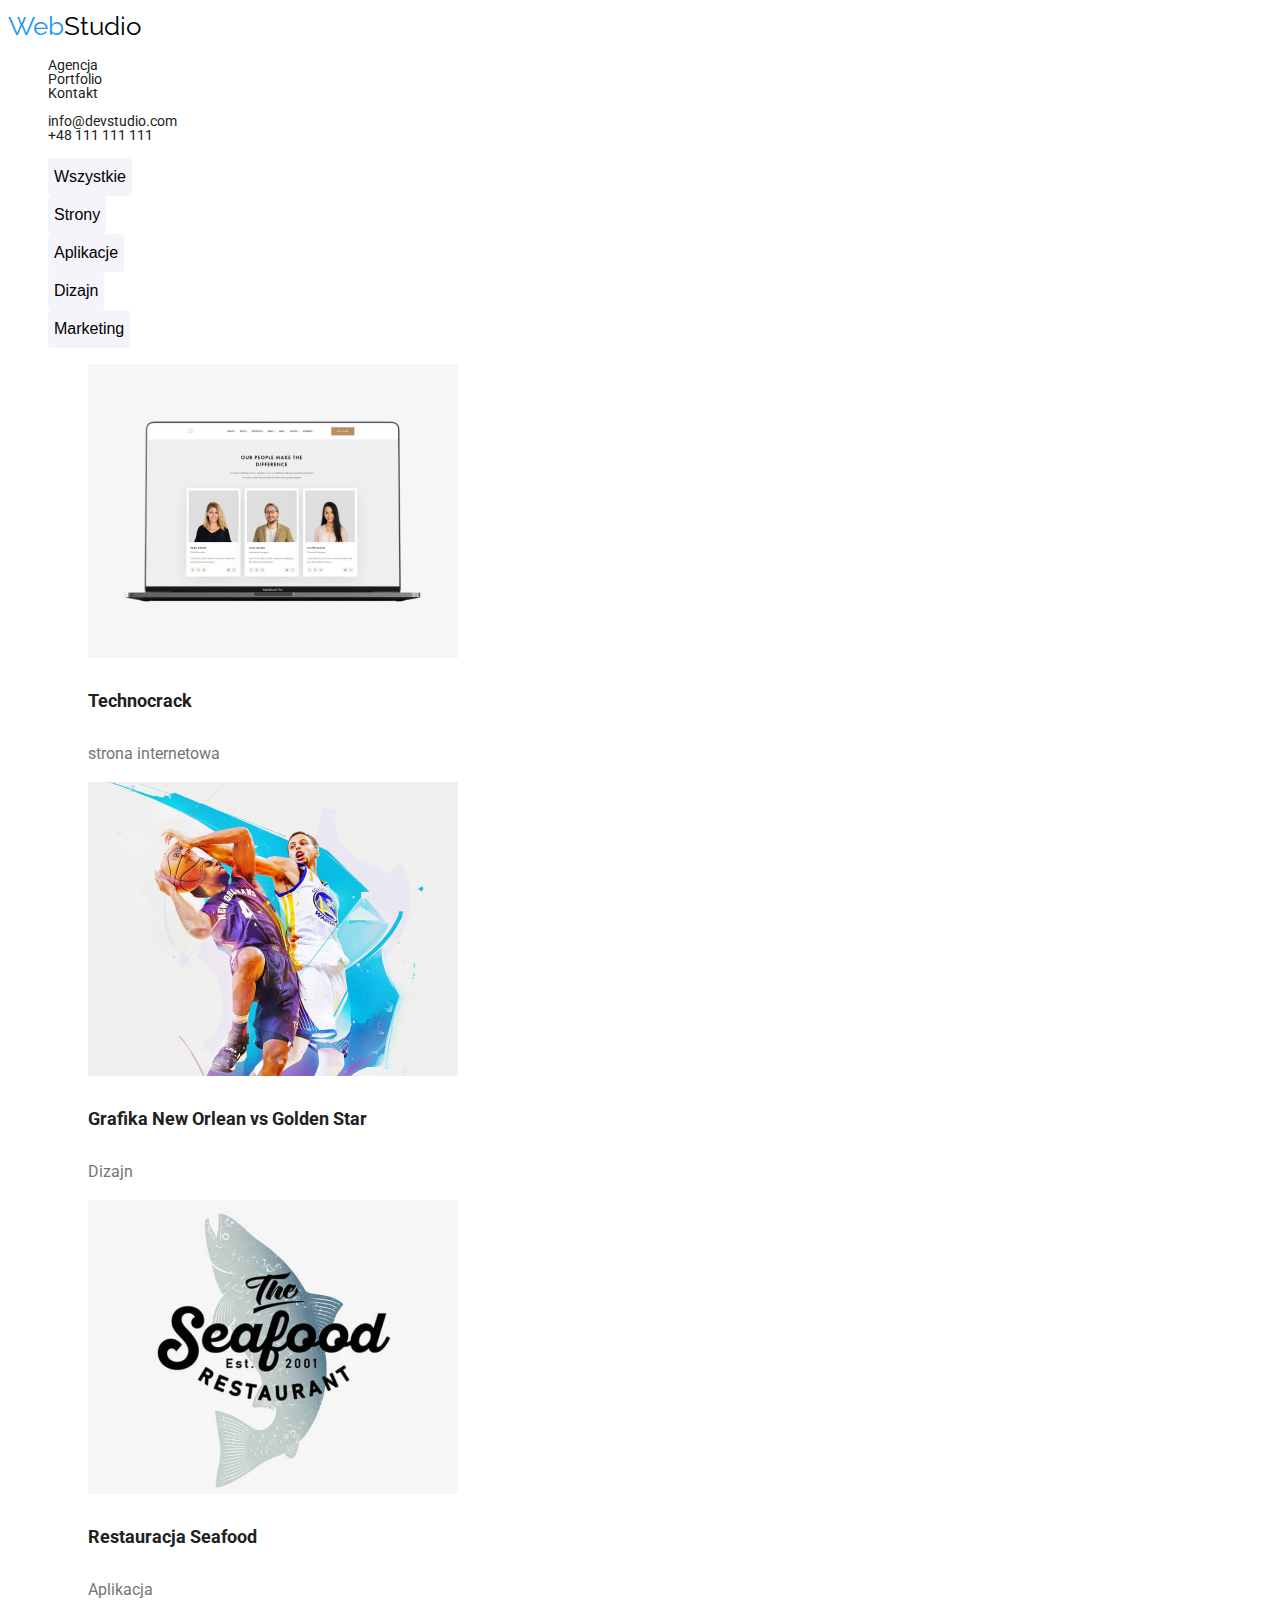
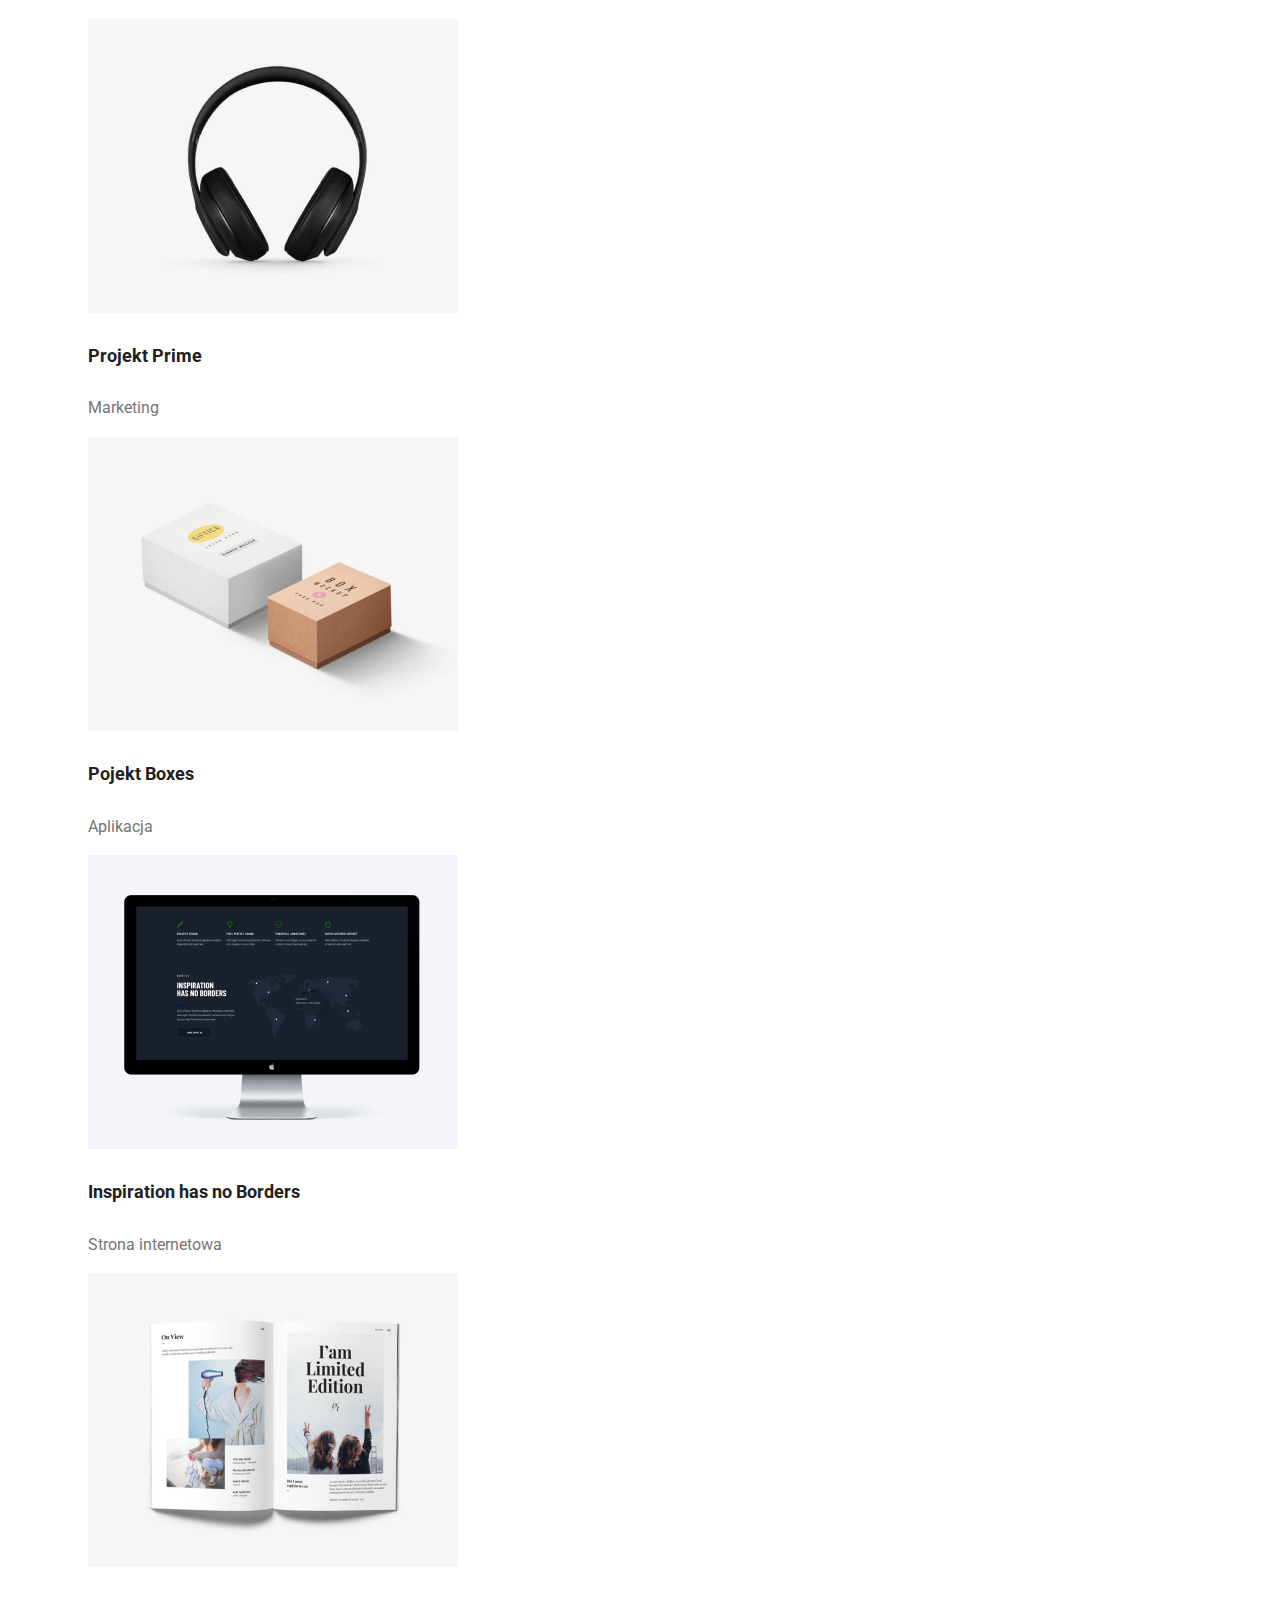
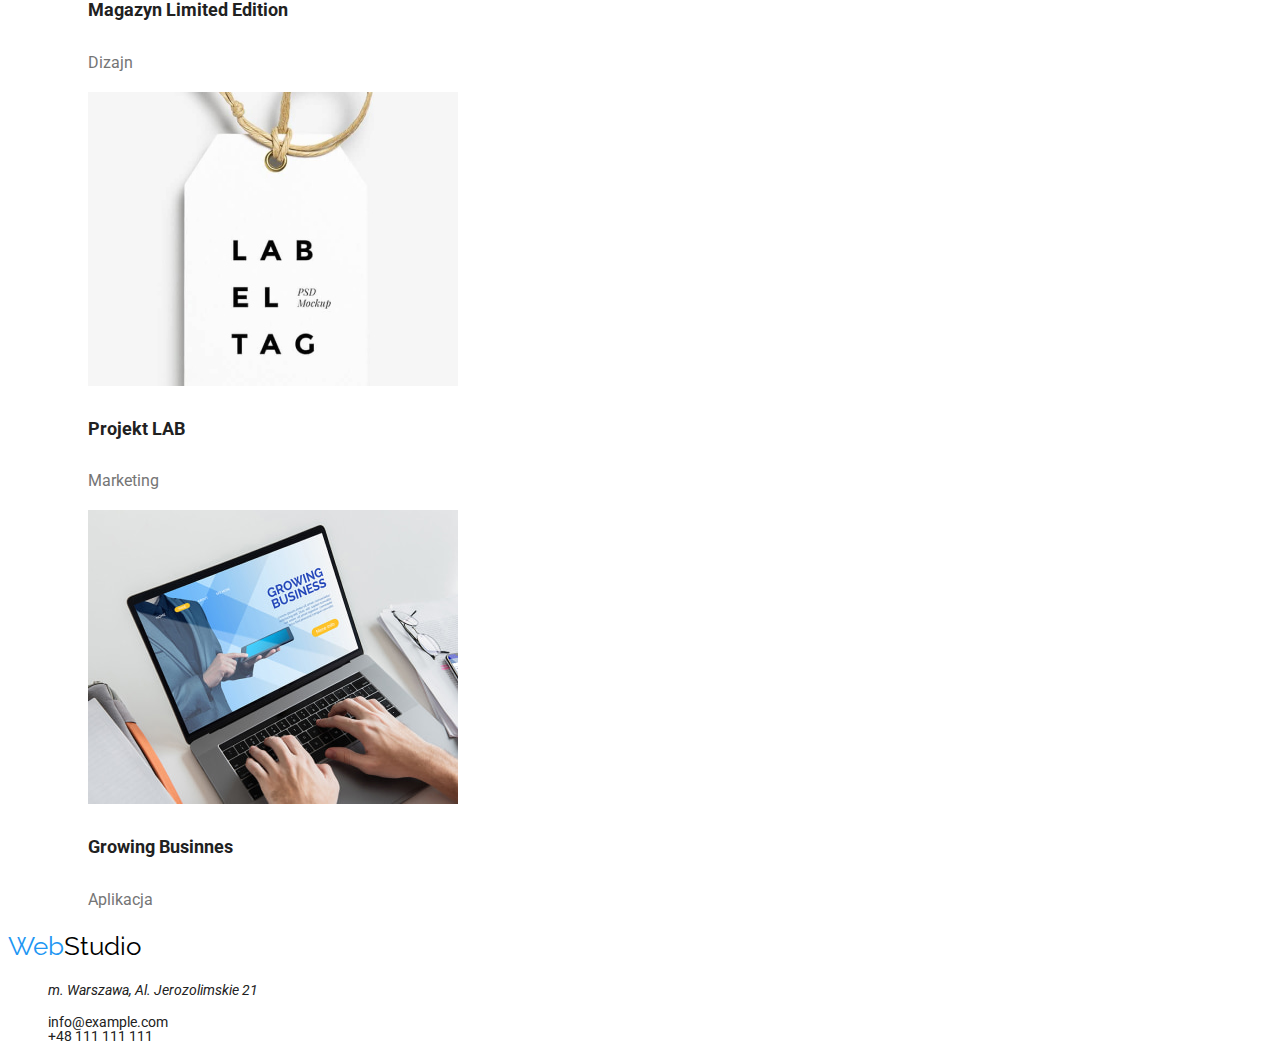
==== portfolio.html @ 0103eb7f "2 wersja dla Mentora" ====
<!DOCTYPE html>
<html lang="en">
  <head>
    <meta charset="UTF-8" />
    <meta http-equiv="X-UA-Compatible" content="IE=edge" />
    <meta name="viewport" content="width=device-width, initial-scale=1.0" />
    <title>Portfolio</title>
    <link rel="preconnect" href="https://fonts.googleapis.com" />
    <link rel="preconnect" href="https://fonts.gstatic.com" crossorigin />
    <link
      href="https://fonts.googleapis.com/css2?family=Raleway:wght@700&family=Roboto:wght@400;500;700;900&display=swap"
      rel="stylesheet"
    />
    <link rel="stylesheet" href="./css/styles.css" />
  </head>
  <body>
    <header>
      <nav>
        <a href="#"
          ><span class="logo-blue">Web</span
          ><span class="logo-black">Studio</span></a
        >
        <ul class="navigation list-style">
          <li><a href="index.html" class="link-style">Agencja</a></li>
          <li><a href="#" class="link-style">Portfolio</a></li>
          <li><a href="#" class="link-style">Kontakt</a></li>
        </ul>
      </nav>
      <div>
        <ul class="links list-style">
          <li><a href="#" class="link-style">info@devstudio.com</a></li>
          <li><a href="#" class="link-style">+48 111 111 111</a></li>
        </ul>
      </div>
    </header>
    <main>
      <div>
        <ul class="list-style">
          <li>
            <button class="button-style button-font" type="button">
              Wszystkie
            </button>
          </li>
          <li>
            <button class="button-style button-font" type="button">
              Strony
            </button>
          </li>
          <li>
            <button class="button-style button-font" type="button">
              Aplikacje
            </button>
          </li>
          <li>
            <button class="button-style button-font" type="button">
              Dizajn
            </button>
          </li>
          <li>
            <button class="button-style button-font" type="button">
              Marketing
            </button>
          </li>
        </ul>
      </div>
      <section>
        <ul class="list-style">
          <li>
            <figure>
              <img
                src="./images/portfolio1.jpg"
                alt="ekran laptopa"
                width="370"
                height="294"
              />
              <figcaption>
                <h4 class="product">Technocrack</h4>
                <p class="product-type">strona internetowa</p>
              </figcaption>
            </figure>
          </li>
          <li>
            <figure>
              <img
                src="./images/portfolio2.jpg"
                alt="Koszykarze"
                width="370"
                height="294"
              />
              <figcaption>
                <h4 class="product">Grafika New Orlean vs Golden Star</h4>
                <p class="product-type">Dizajn</p>
              </figcaption>
            </figure>
          </li>
          <li>
            <figure>
              <img
                src="./images/portfolio3.jpg"
                alt="Logo restauracji Seafood"
                width="370"
                height="294"
              />
              <figcaption>
                <h4 class="product">Restauracja Seafood</h4>
                <p class="product-type">Aplikacja</p>
              </figcaption>
            </figure>
          </li>
          <li>
            <figure>
              <img
                src="./images/portfolio4.jpg"
                alt="Słuchawki"
                width="370"
                height="294"
              />
              <figcaption>
                <h4 class="product">Projekt Prime</h4>
                <p class="product-type">Marketing</p>
              </figcaption>
            </figure>
          </li>
          <li>
            <figure>
              <img
                src="./images/portfolio5.jpg"
                alt="Dwa pudełka"
                width="370"
                height="294"
              />
              <figcaption>
                <h4 class="product">Pojekt Boxes</h4>
                <p class="product-type">Aplikacja</p>
              </figcaption>
            </figure>
          </li>
          <li>
            <figure>
              <img
                src="./images/portfolio6.jpg"
                alt="Monitor komputerowy"
                width="370"
                height="294"
              />
              <figcaption>
                <h4 class="product">Inspiration has no Borders</h4>
                <p class="product-type">Strona internetowa</p>
              </figcaption>
            </figure>
          </li>
          <li>
            <figure>
              <img
                src="./images/portfolio7.jpg"
                alt="Otworzona książka"
                width="370"
                height="294"
              />
              <figcaption>
                <h4 class="product">Magazyn Limited Edition</h4>
                <p class="product-type">Dizajn</p>
              </figcaption>
            </figure>
          </li>
          <li>
            <figure>
              <img
                src="./images/portfolio8.jpg"
                alt="Logo"
                width="370"
                height="294"
              />
              <figcaption>
                <h4 class="product">Projekt LAB</h4>
                <p class="product-type">Marketing</p>
              </figcaption>
            </figure>
          </li>
          <li>
            <figure>
              <img
                src="./images/portfolio9.jpg"
                alt="Ktoś pisze na laptopie"
                width="370"
                height="294"
              />
              <figcaption>
                <h4 class="product">Growing Businnes</h4>
                <p class="product-type">Aplikacja</p>
              </figcaption>
            </figure>
          </li>
        </ul>
      </section>
    </main>
    <footer>
      <a href="#"
        ><span class="logo-blue">Web</span
        ><span class="logo-black">Studio</span></a
      >
      <address>
        <ul class="list-style">
          <li><p class="adress">m. Warszawa, Al. Jerozolimskie 21</p></li>
          <li class="links">
            <a href="#" class="link-style">info@example.com</a>
          </li>
          <li class="links">
            <a href="#" class="link-style">+48 111 111 111</a>
          </li>
        </ul>
      </address>
    </footer>
  </body>
</html>
---- css/styles.css ----
:root {
  --brand-color: #2196f3;
  --dark-color-font: #212121;
  --less-dark-color-font: #757575;
  --button-color: #f5f4fa;
  --background-color-main-page: #2f303a;
}
body {
  font-family: "Roboto", sans-serif;
  color: var(--dark-color-font);
}
button:hover,
button:focus {
  background-color: var(--brand-color);
  transition: background-color 0.5s;
}
a:hover,
a:focus {
  color: var(--brand-color);
}
.button-style {
  height: 38px;
  border: none;
  background-color: var(--button-color);
  border-radius: 4px;
  cursor: pointer;
}
.button-font {
  font-weight: 500;
  font-size: 16px;
  line-height: 1.7em;
}
.button-style-main {
  width: 200px;
  height: 50px;
  border: none;
  background-color: var(--brand-color);
  box-shadow: 0px 4px 4px rgba(0, 0, 0, 0.15);
  border-radius: 4px;
  cursor: pointer;
}
.button-font-main {
  font-weight: 700;
  font-size: 16px;
  color: #ffffff;
  line-height: 1.85;
}
.logo-blue {
  font-family: Raleway;
  font-style: Bold;
  font-size: 26px;
  line-height: 1.2;
  letter-spacing: 3%;
  color: var(--brand-color);
}
.logo-black {
  font-family: Raleway;
  font-size: 26px;
  line-height: 36px;
  letter-spacing: 3%;
  color: #000000;
  text-decoration: none;
}
.main-title-style {
  background-color: var(--background-color-main-page);
  font-weight: 900;
  font-size: 44px;
  line-height: 1.16;
  text-align: center;
  letter-spacing: 6%;
  text-transform: uppercase;
  color: #ffffff;
}
.heading-two {
  font-style: bold;
  font-size: 36px;
  line-height: 1.17;
  letter-spacing: 3%;
  color: var(--dark-color-font);
}
.name-style {
  font-size: 16px;
  font-style: medium;
  line-height: 1.19;
  letter-spacing: 3%;
  color: var(--dark-color-font);
}
.lorem-heading {
  font-style: bold;
  font-size: 14px;
  line-height: 1.14;
  letter-spacing: 3%;
  color: var(--dark-color-font);
}
.lorem-text {
  font-size: 14px;
  line-height: 1.7em;
  letter-spacing: 0.03em;
  color: var(--less-dark-color-font);
}
.position {
  font-size: 16px;
  line-height: 1.19;
  letter-spacing: 3%;
  color: var(--less-dark-color-font);
}
.links {
  font-style: Medium;
  font-size: 14px;
  line-height: 1;
  letter-spacing: 2%;
}
.navigation {
  font-style: Medium;
  font-size: 14px;
  line-height: 1;
  letter-spacing: 2%;
}
a:link {
  text-decoration: none;
}
.link-style {
  font-style: normal;
  text-decoration: none;
  color: var(--dark-color-font);
}
.logo-style {
  text-decoration: none;
}
.adress {
  font-size: 14px;
  line-height: 1.46;
  letter-spacing: 3%;
  color: var(--dark-color-font);
  text-decoration: none;
}
.product {
  font-style: Bold;
  font-size: 18px;
  line-height: 1.71;
  letter-spacing: 6%;
  color: var(--dark-color-font);
}
.product-type {
  font-size: 16px;
  line-height: 1.6;
  letter-spacing: 3%;
  color: var(--less-dark-color-font);
}
.list-style {
list-style: none;
}
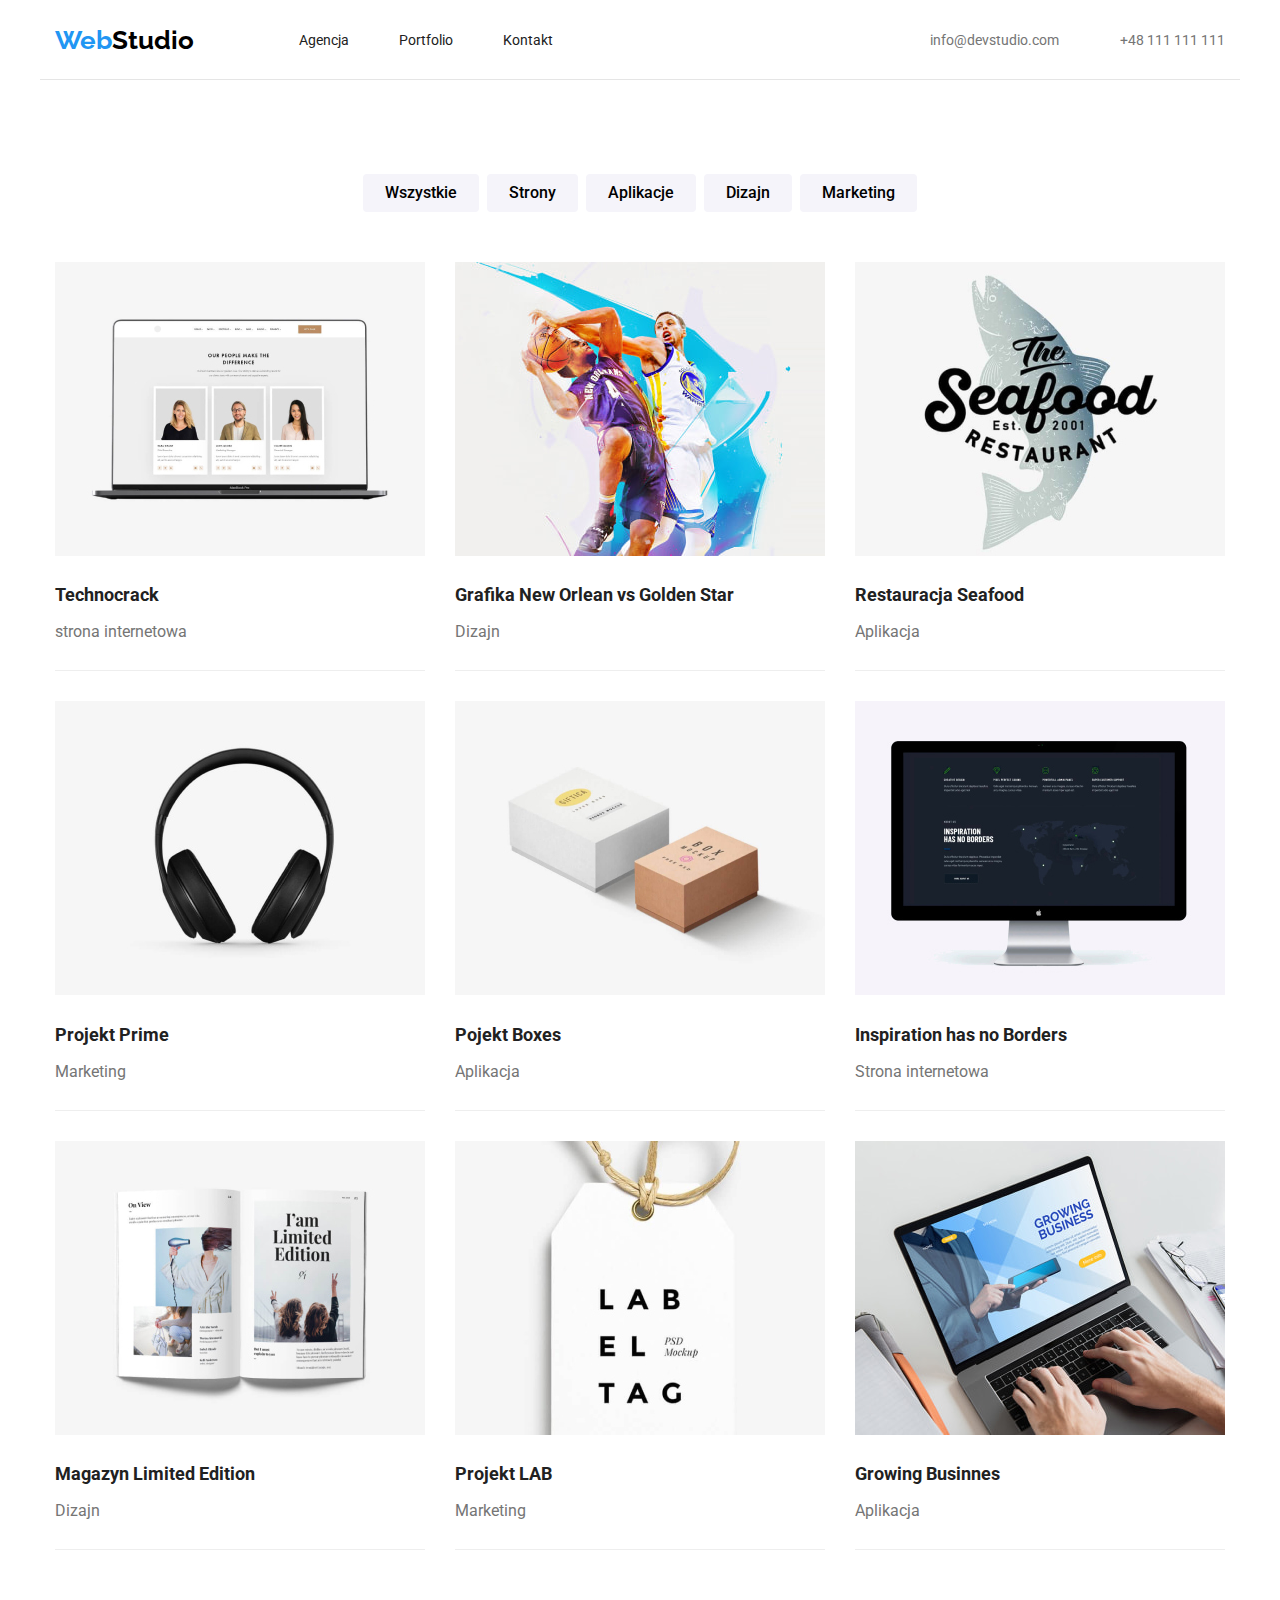
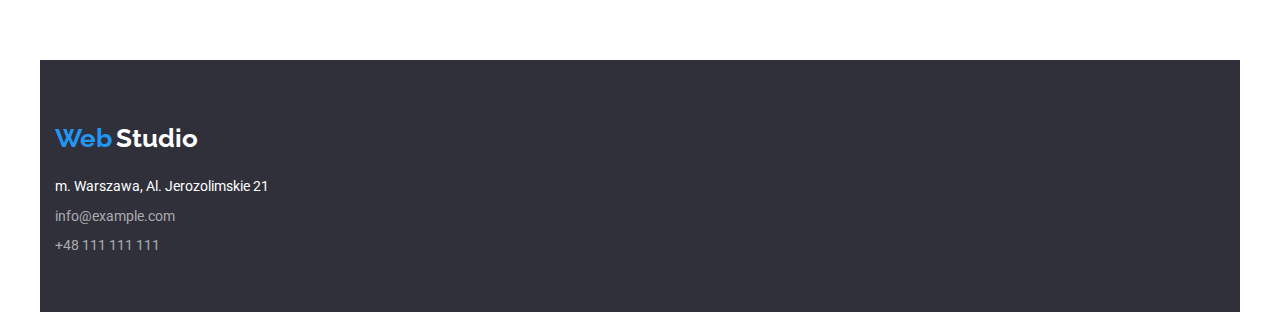
==== commit 16b32411: "I wersja dla mentora" ====
--- a/portfolio.html
+++ b/portfolio.html
@@ -11,31 +11,34 @@
       href="https://fonts.googleapis.com/css2?family=Raleway:wght@700&family=Roboto:wght@400;500;700;900&display=swap"
       rel="stylesheet"
     />
+    <link
+    rel="stylesheet"
+    href="https://cdnjs.cloudflare.com/ajax/libs/modern-normalize/1.0.0/modern-normalize.min.css"
+  />
     <link rel="stylesheet" href="./css/styles.css" />
   </head>
   <body>
     <header>
-      <nav>
-        <a href="#"
-          ><span class="logo-blue">Web</span
-          ><span class="logo-black">Studio</span></a
-        >
-        <ul class="navigation list-style">
-          <li><a href="index.html" class="link-style">Agencja</a></li>
-          <li><a href="#" class="link-style">Portfolio</a></li>
-          <li><a href="#" class="link-style">Kontakt</a></li>
+      <div class="wrapper-header container head-border">
+        <a href="index.html" class="logo-style">
+          <span class="logo-blue">Web</span
+          ><span class="logo-black">Studio</span></a>
+          <nav>
+        <ul class="list-style links-nav">
+          <li><a href="index.html" class="links-style-nav">Agencja</a></li>
+          <li><a href="portfolio.html" class="links-style-nav">Portfolio</a></li>
+          <li><a href="#" class="links-style-nav">Kontakt</a></li>
         </ul>
       </nav>
-      <div>
-        <ul class="links list-style">
-          <li><a href="#" class="link-style">info@devstudio.com</a></li>
-          <li><a href="#" class="link-style">+48 111 111 111</a></li>
-        </ul>
-      </div>
-    </header>
+        <ul class="list-style links">
+          <li><a href="#" class="links-style">info@devstudio.com</a></li>
+          <li><a href="#" class="links-style">+48 111 111 111</a></li>
+        </ul>
+      </div>
+  </header>
     <main>
-      <div>
-        <ul class="list-style">
+      <div class="container">
+        <ul class="button-style-portfolio section-up">
           <li>
             <button class="button-style button-font" type="button">
               Wszystkie
@@ -64,152 +67,162 @@
         </ul>
       </div>
       <section>
-        <ul class="list-style">
-          <li>
-            <figure>
+        <div class="container section-down">
+        <ul class="foto-style-portfolio foto-portfolio-margins">
+          <li>
+            <figure class="portfolio-card-border">
               <img
                 src="./images/portfolio1.jpg"
                 alt="ekran laptopa"
                 width="370"
                 height="294"
               />
-              <figcaption>
+              <figcaption class="foto-description-portoflio">
                 <h4 class="product">Technocrack</h4>
                 <p class="product-type">strona internetowa</p>
               </figcaption>
             </figure>
           </li>
           <li>
-            <figure>
+            <figure class="portfolio-card-border">
               <img
                 src="./images/portfolio2.jpg"
                 alt="Koszykarze"
                 width="370"
                 height="294"
               />
-              <figcaption>
+              <figcaption class="foto-description-portoflio">
                 <h4 class="product">Grafika New Orlean vs Golden Star</h4>
                 <p class="product-type">Dizajn</p>
               </figcaption>
             </figure>
           </li>
           <li>
-            <figure>
+            <figure class="portfolio-card-border">
               <img
                 src="./images/portfolio3.jpg"
                 alt="Logo restauracji Seafood"
                 width="370"
                 height="294"
               />
-              <figcaption>
+              <figcaption class="foto-description-portoflio">
                 <h4 class="product">Restauracja Seafood</h4>
                 <p class="product-type">Aplikacja</p>
               </figcaption>
             </figure>
           </li>
           <li>
-            <figure>
+            <figure class="portfolio-card-border">
               <img
                 src="./images/portfolio4.jpg"
                 alt="Słuchawki"
                 width="370"
                 height="294"
               />
-              <figcaption>
+              <figcaption class="foto-description-portoflio">
                 <h4 class="product">Projekt Prime</h4>
                 <p class="product-type">Marketing</p>
               </figcaption>
             </figure>
           </li>
           <li>
-            <figure>
+            <figure class="portfolio-card-border">
               <img
                 src="./images/portfolio5.jpg"
                 alt="Dwa pudełka"
                 width="370"
                 height="294"
               />
-              <figcaption>
+              <figcaption class="foto-description-portoflio">
                 <h4 class="product">Pojekt Boxes</h4>
                 <p class="product-type">Aplikacja</p>
               </figcaption>
             </figure>
           </li>
           <li>
-            <figure>
+            <figure class="portfolio-card-border">
               <img
                 src="./images/portfolio6.jpg"
                 alt="Monitor komputerowy"
                 width="370"
                 height="294"
               />
-              <figcaption>
+              <figcaption class="foto-description-portoflio">
                 <h4 class="product">Inspiration has no Borders</h4>
                 <p class="product-type">Strona internetowa</p>
               </figcaption>
             </figure>
           </li>
           <li>
-            <figure>
+            <figure class="portfolio-card-border">
               <img
                 src="./images/portfolio7.jpg"
                 alt="Otworzona książka"
                 width="370"
                 height="294"
               />
-              <figcaption>
+              <figcaption class="foto-description-portoflio">
                 <h4 class="product">Magazyn Limited Edition</h4>
                 <p class="product-type">Dizajn</p>
               </figcaption>
             </figure>
           </li>
           <li>
-            <figure>
+            <figure class="portfolio-card-border">
               <img
                 src="./images/portfolio8.jpg"
                 alt="Logo"
                 width="370"
                 height="294"
               />
-              <figcaption>
+              <figcaption class="foto-description-portoflio">
                 <h4 class="product">Projekt LAB</h4>
                 <p class="product-type">Marketing</p>
               </figcaption>
             </figure>
           </li>
           <li>
-            <figure>
+            <figure class="portfolio-card-border">
               <img
                 src="./images/portfolio9.jpg"
                 alt="Ktoś pisze na laptopie"
                 width="370"
                 height="294"
               />
-              <figcaption>
+              <figcaption class="foto-description-portoflio">
                 <h4 class="product">Growing Businnes</h4>
                 <p class="product-type">Aplikacja</p>
               </figcaption>
             </figure>
           </li>
         </ul>
+      </div>
       </section>
     </main>
-    <footer>
-      <a href="#"
-        ><span class="logo-blue">Web</span
-        ><span class="logo-black">Studio</span></a
-      >
+    <footer class="section-footer-style container">
+      <div class="logo-footer-position">
+      <a href="index.html" class="logo-style">
+        <span class="logo-blue">Web</span>
+        <span class="logo-white">Studio</span>
+      </a>
+      </div>
+          <address>
+          <p class="adress">m. Warszawa, Al. Jerozolimskie 21</p>
+        </address>
+        <ul class="list-style-footer">
+          <li class="links-footer"><a href="#" class="links-style-footer">info@example.com</a></li>
+          <li class="links-footer"><a href="#" class="links-style-footer">+48 111 111 111</a></li>
+        </ul>
+    </footer>
+    <!-- <footer class="section-title-style">
+      <a href="index.html" class="logo-style"><span class="logo-blue">Web</span><span class="logo-white">Studio</span></a>
       <address>
-        <ul class="list-style">
-          <li><p class="adress">m. Warszawa, Al. Jerozolimskie 21</p></li>
-          <li class="links">
-            <a href="#" class="link-style">info@example.com</a>
-          </li>
-          <li class="links">
-            <a href="#" class="link-style">+48 111 111 111</a>
-          </li>
+        <ul class="list-style links-footer">
+          <li class="adress">m. Warszawa, Al. Jerozolimskie 21</li></address>
+          <li class="links-footer"><a href="#" class="links-style-footer">info@example.com</a></li>
+          <li class="links-footer"><a href="#" class="links-style-footer">+48 111 111 111</a></li>
         </ul>
       </address>
-    </footer>
+    </footer> -->
   </body>
 </html>
--- a/css/styles.css
+++ b/css/styles.css
@@ -2,6 +2,8 @@
   --brand-color: #2196f3;
   --dark-color-font: #212121;
   --less-dark-color-font: #757575;
+  --white: #ffffff;
+  --black: #000000;
   --button-color: #f5f4fa;
   --background-color-main-page: #2f303a;
 }
@@ -9,60 +11,97 @@
   font-family: "Roboto", sans-serif;
   color: var(--dark-color-font);
 }
-button:hover,
-button:focus {
-  background-color: var(--brand-color);
-  transition: background-color 0.5s;
-}
-a:hover,
-a:focus {
-  color: var(--brand-color);
-}
+.section-title-style {
+  background-color: #2f303a;
+  height: 600px;
+}
+.section-footer-style {
+  background-color: #2f303a;
+  height: 252px;
+}
+.section-team-style {
+  background-color: #f5f4fa;
+}
+/* stylowanie przycisków na stronie Portfolio */
 .button-style {
   height: 38px;
   border: none;
   background-color: var(--button-color);
   border-radius: 4px;
   cursor: pointer;
-}
+  color: ver(--dark-color-font);
+}
+/* stylowanie przycisków na stronie Portfolio */
 .button-font {
+  font-family: Roboto;
   font-weight: 500;
-  font-size: 16px;
-  line-height: 1.7em;
+  font-style: medium;
+  font-size: 16px;
+  line-height: 1.39em;
+  letter-spacing: 3%;
+  padding: 0 22px;
+}
+.button-style:hover,
+.button-style:focus {
+  background-color: var(--brand-color);
+  transition: background-color 0.5s;
+  color: var(--white);
 }
 .button-style-main {
+  display: block;
   width: 200px;
   height: 50px;
+  padding: 0 0;
+  margin-right: auto;
+  margin-left: auto;
   border: none;
   background-color: var(--brand-color);
-  box-shadow: 0px 4px 4px rgba(0, 0, 0, 0.15);
   border-radius: 4px;
   cursor: pointer;
 }
 .button-font-main {
+  font-family: Roboto;
+  font-style: bold;
   font-weight: 700;
   font-size: 16px;
-  color: #ffffff;
-  line-height: 1.85;
+  color: var(--white);
+  line-height: 1.6;
+  letter-spacing: 6%;
 }
 .logo-blue {
   font-family: Raleway;
-  font-style: Bold;
+  font-weight: 700;
   font-size: 26px;
-  line-height: 1.2;
+  line-height: 1;
   letter-spacing: 3%;
   color: var(--brand-color);
 }
 .logo-black {
   font-family: Raleway;
+  font-weight: 700;
   font-size: 26px;
   line-height: 36px;
   letter-spacing: 3%;
-  color: #000000;
+  color: var(--black);
+  text-decoration: none;
+}
+.logo-white {
+  font-family: Raleway;
+  font-weight: 700;
+  font-size: 26px;
+  line-height: 36px;
+  letter-spacing: 3%;
+  color: var(--white);
   text-decoration: none;
 }
 .main-title-style {
-  background-color: var(--background-color-main-page);
+  display: block;
+  width: 650px;
+  height: 120px;
+  margin-right: auto;
+  margin-left: auto;
+  margin-top: 0;
+  margin-bottom: 0;
   font-weight: 900;
   font-size: 44px;
   line-height: 1.16;
@@ -72,6 +111,9 @@
   color: #ffffff;
 }
 .heading-two {
+  width: 352px;
+  margin: 0 auto;
+  text-align: center;
   font-style: bold;
   font-size: 36px;
   line-height: 1.17;
@@ -80,6 +122,8 @@
 }
 .name-style {
   font-size: 16px;
+  margin: 0 auto;
+  padding-top: 25px;
   font-style: medium;
   line-height: 1.19;
   letter-spacing: 3%;
@@ -98,40 +142,89 @@
   letter-spacing: 0.03em;
   color: var(--less-dark-color-font);
 }
-.position {
+.team-position {
+  margin-top: 10px;
   font-size: 16px;
   line-height: 1.19;
   letter-spacing: 3%;
   color: var(--less-dark-color-font);
 }
 .links {
+  display: flex;
+  flex-direction: row;
+  justify-content: space-between;
   font-style: Medium;
   font-size: 14px;
   line-height: 1;
   letter-spacing: 2%;
-}
-.navigation {
-  font-style: Medium;
+  width: 295px;
+  row-gap: 50px;
+  margin: 0;
+  padding: 0;
+  color: var(--less-dark-color-font);
+}
+.links-nav {
+  display: flex;
+  flex-direction: row;
+  justify-content: space-between;
+  width: 254px;
+  font-family: Roboto;
+  font-style: 700;
   font-size: 14px;
   line-height: 1;
   letter-spacing: 2%;
-}
-a:link {
-  text-decoration: none;
-}
-.link-style {
+  padding: 0;
+  margin: 0;
+  margin-right: 371px;
+  color: var(--dark-color-font);
+}
+.links-footer {
+  font-family: Roboto;
+  font-style: Regular;
+  font-size: 14px;
+  line-height: 1.46;
+  letter-spacing: 3%;
+  padding-bottom: 9px;
+  color: rgba(255, 255, 255, 0.6);
+}
+.links-style-nav:hover {
+  color: var(--brand-color);
+}
+.links-style:hover {
+  color: var(--brand-color);
+}
+.links-style-footer:hover {
+  color: var(--brand-color);
+}
+.links-style {
+  color: var(--less-dark-color-font);
+  text-decoration: none;
+}
+.links-style-nav {
+  color: var(--dark-color-font);
+  text-decoration: none;
+}
+.links-style-footer {
+  color: rgba(255, 255, 255, 0.6);
+  font-style: Regular;
+  padding-bottom: 9px;
+  text-decoration: none;
+}
+.logo-style {
+  text-decoration: none;
+  width: 145px;
+  margin-right: 93px;
+}
+
+.adress {
   font-style: normal;
-  text-decoration: none;
-  color: var(--dark-color-font);
-}
-.logo-style {
-  text-decoration: none;
-}
-.adress {
   font-size: 14px;
   line-height: 1.46;
   letter-spacing: 3%;
-  color: var(--dark-color-font);
+  margin-top: 0;
+  margin-bottom: 0;
+  padding-bottom: 9px;
+  color: var(--white);
   text-decoration: none;
 }
 .product {
@@ -139,14 +232,123 @@
   font-size: 18px;
   line-height: 1.71;
   letter-spacing: 6%;
+  padding-top: 20px;
+  margin: 0 0;
   color: var(--dark-color-font);
 }
 .product-type {
   font-size: 16px;
   line-height: 1.6;
   letter-spacing: 3%;
+  padding-top: 8px;
+  margin: 0 0;
   color: var(--less-dark-color-font);
 }
 .list-style {
-list-style: none;
-}+  display: flex;
+  list-style: none;
+  padding-left: 0;
+}
+.foto-style-portfolio {
+  display: flex;
+  flex-wrap: wrap;
+  list-style: none;
+  gap: 30px;
+  padding-left: 0;
+  margin-top: 50px;
+}
+.button-style-portfolio {
+  display: flex;
+  list-style: none;
+  justify-content: center;
+  gap: 8px;
+  margin: 0 auto;
+  padding-left: 0;
+}
+.list-style-footer {
+  list-style: none;
+  padding-left: 0;
+  margin: 0 0;
+}
+.list-style-lorem {
+  display: flex;
+  list-style: none;
+  margin-top: 0;
+  margin-bottom: 0;
+  padding-left: 0;
+  gap: 30px;
+}
+.list-style-speciality {
+  display: flex;
+  list-style: none;
+  gap: 30px;
+  margin-top: 50px;
+  padding-left: 0;
+}
+.list-style-ourteam {
+  display: flex;
+  list-style: none;
+  margin-top: 50px;
+  margin-bottom: 0;
+  padding-left: 0;
+  gap: 30px;
+}
+.container {
+  max-width: 1200px;
+  margin: 0 auto;
+  width: 100%;
+  padding: 0 15px;
+}
+.wrapper-header {
+  display: flex;
+  width: 100%;
+  height: 80px;
+  flex-direction: row;
+  align-items: center;
+  justify-content: space-between;
+}
+/* Pionowe umiejscowienie głównego napisu*/
+.main-title-wrapper {
+  padding-top: 200px;
+}
+
+.foto-margins {
+  margin: 0 0;
+}
+.foto-portfolio-margins figure {
+  margin: 0 0;
+}
+/* Stylizacja figcaption */
+.foto-description {
+  height: 108px;
+  background-color: var(--white);
+  text-align: center;
+}
+.foto-description-portoflio {
+  height: 110px;
+  background-color: var(--white);
+}
+.portfolio-card-border {
+  border-bottom: 1px solid #eeeeee;
+}
+/* Klasa która likwiduje przerwę między zdjeciem a jego opisem (figcaption) */
+.foto-ourteam {
+  display: block;
+}
+.logo-footer-position {
+  padding-top: 60px;
+  padding-bottom: 20px;
+}
+.section {
+  padding-top: 94px;
+  padding-bottom: 94px;
+}
+.section-up {
+  padding-top: 94px;
+}
+.section-down {
+  padding-bottom: 94px;
+}
+.head-border {
+  border-bottom: 1px solid #e5e5e5;
+}
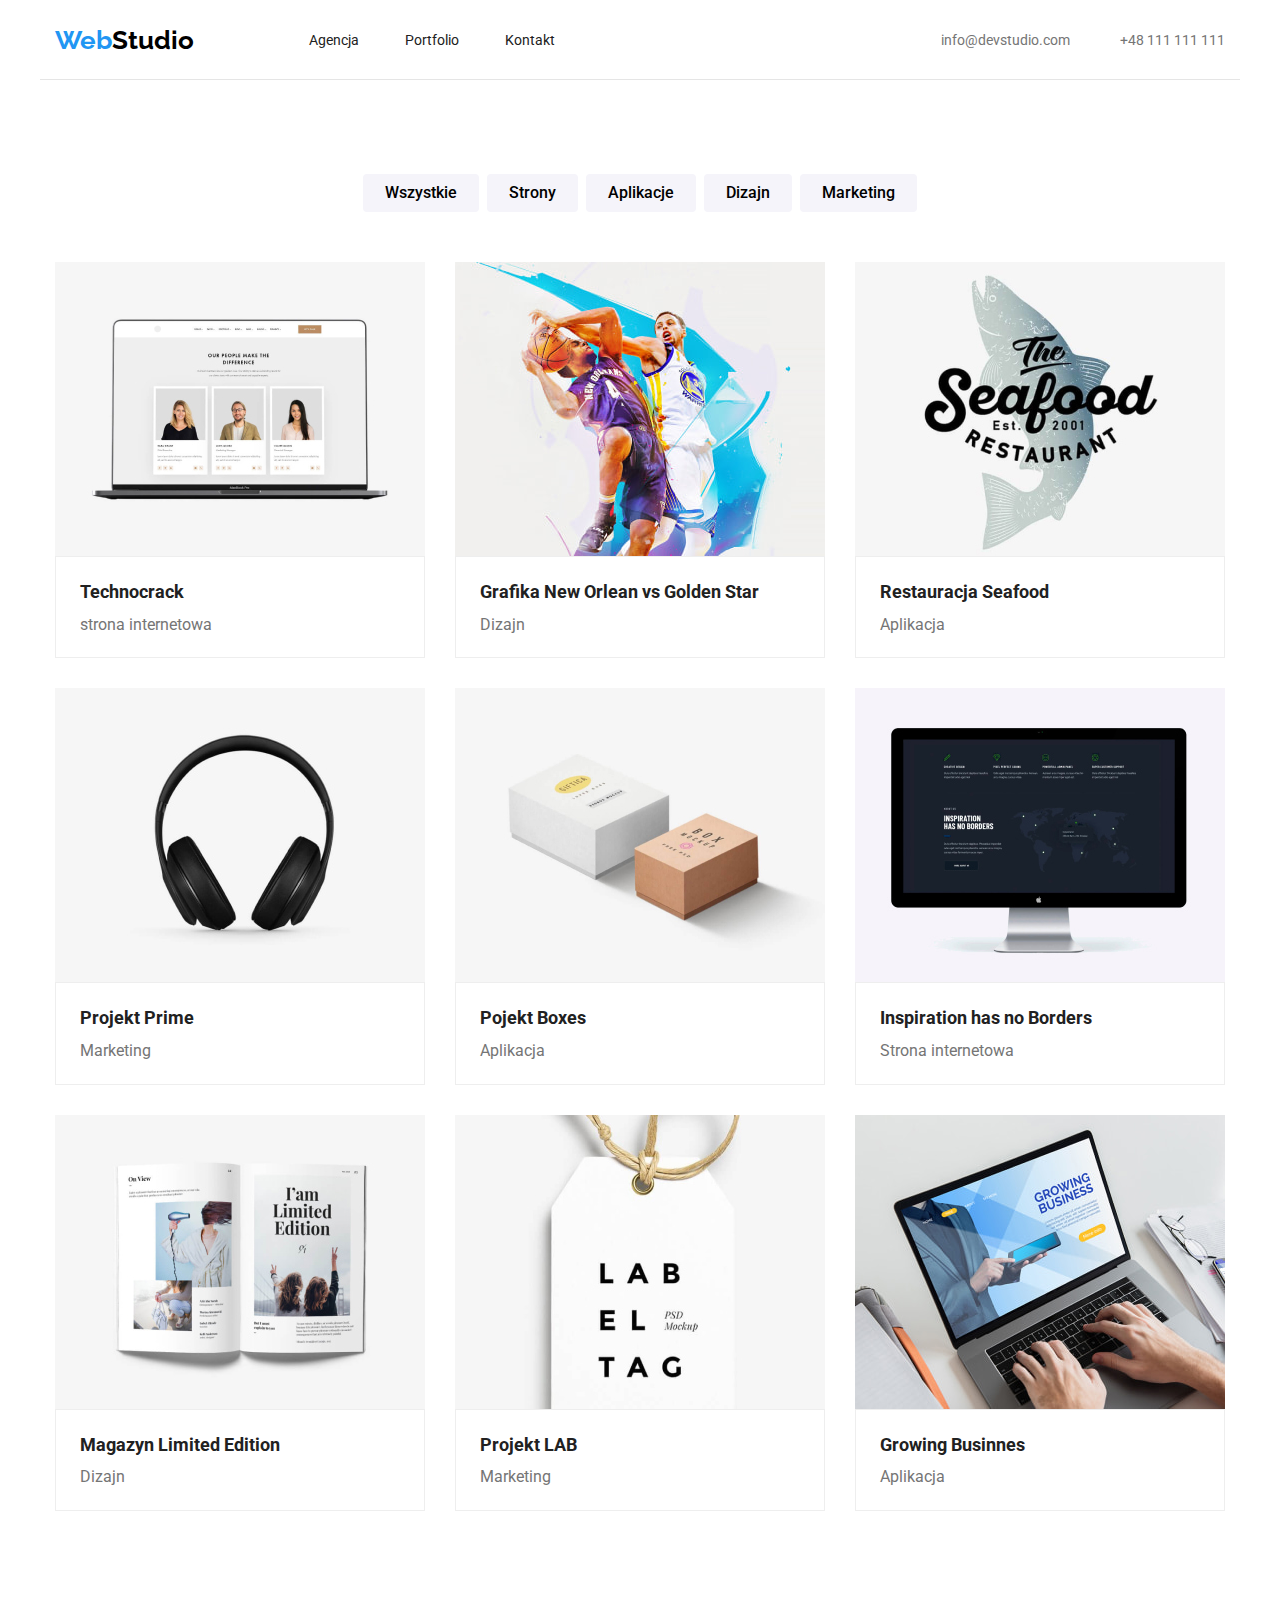
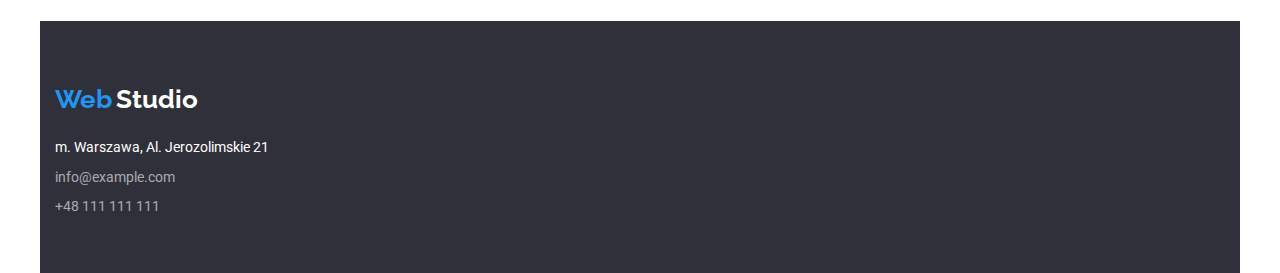
==== commit 00563838: "Wersja no 2" ====
--- a/portfolio.html
+++ b/portfolio.html
@@ -70,126 +70,126 @@
         <div class="container section-down">
         <ul class="foto-style-portfolio foto-portfolio-margins">
           <li>
-            <figure class="portfolio-card-border">
-              <img
+            <figure>
+              <img class="foto-ourteam"
                 src="./images/portfolio1.jpg"
                 alt="ekran laptopa"
                 width="370"
                 height="294"
               />
-              <figcaption class="foto-description-portoflio">
+              <figcaption class="foto-description-portoflio portfolio-card-border" >
                 <h4 class="product">Technocrack</h4>
                 <p class="product-type">strona internetowa</p>
               </figcaption>
             </figure>
           </li>
           <li>
-            <figure class="portfolio-card-border">
-              <img
+            <figure>
+              <img class="foto-ourteam"
                 src="./images/portfolio2.jpg"
                 alt="Koszykarze"
                 width="370"
                 height="294"
               />
-              <figcaption class="foto-description-portoflio">
+              <figcaption class="foto-description-portoflio portfolio-card-border">
                 <h4 class="product">Grafika New Orlean vs Golden Star</h4>
                 <p class="product-type">Dizajn</p>
               </figcaption>
             </figure>
           </li>
           <li>
-            <figure class="portfolio-card-border">
-              <img
+            <figure>
+              <img class="foto-ourteam"
                 src="./images/portfolio3.jpg"
                 alt="Logo restauracji Seafood"
                 width="370"
                 height="294"
               />
-              <figcaption class="foto-description-portoflio">
+              <figcaption class="foto-description-portoflio portfolio-card-border">
                 <h4 class="product">Restauracja Seafood</h4>
                 <p class="product-type">Aplikacja</p>
               </figcaption>
             </figure>
           </li>
           <li>
-            <figure class="portfolio-card-border">
-              <img
+            <figure>
+              <img class="foto-ourteam"
                 src="./images/portfolio4.jpg"
                 alt="Słuchawki"
                 width="370"
                 height="294"
               />
-              <figcaption class="foto-description-portoflio">
+              <figcaption class="foto-description-portoflio portfolio-card-border">
                 <h4 class="product">Projekt Prime</h4>
                 <p class="product-type">Marketing</p>
               </figcaption>
             </figure>
           </li>
           <li>
-            <figure class="portfolio-card-border">
-              <img
+            <figure>
+              <img class="foto-ourteam"
                 src="./images/portfolio5.jpg"
                 alt="Dwa pudełka"
                 width="370"
                 height="294"
               />
-              <figcaption class="foto-description-portoflio">
+              <figcaption class="foto-description-portoflio portfolio-card-border">
                 <h4 class="product">Pojekt Boxes</h4>
                 <p class="product-type">Aplikacja</p>
               </figcaption>
             </figure>
           </li>
           <li>
-            <figure class="portfolio-card-border">
-              <img
+            <figure>
+              <img class="foto-ourteam"
                 src="./images/portfolio6.jpg"
                 alt="Monitor komputerowy"
                 width="370"
                 height="294"
               />
-              <figcaption class="foto-description-portoflio">
+              <figcaption class="foto-description-portoflio portfolio-card-border">
                 <h4 class="product">Inspiration has no Borders</h4>
                 <p class="product-type">Strona internetowa</p>
               </figcaption>
             </figure>
           </li>
           <li>
-            <figure class="portfolio-card-border">
-              <img
+            <figure>
+              <img class="foto-ourteam"
                 src="./images/portfolio7.jpg"
                 alt="Otworzona książka"
                 width="370"
                 height="294"
               />
-              <figcaption class="foto-description-portoflio">
+              <figcaption class="foto-description-portoflio portfolio-card-border">
                 <h4 class="product">Magazyn Limited Edition</h4>
                 <p class="product-type">Dizajn</p>
               </figcaption>
             </figure>
           </li>
           <li>
-            <figure class="portfolio-card-border">
-              <img
+            <figure>
+              <img class="foto-ourteam"
                 src="./images/portfolio8.jpg"
                 alt="Logo"
                 width="370"
                 height="294"
               />
-              <figcaption class="foto-description-portoflio">
+              <figcaption class="foto-description-portoflio portfolio-card-border">
                 <h4 class="product">Projekt LAB</h4>
                 <p class="product-type">Marketing</p>
               </figcaption>
             </figure>
           </li>
           <li>
-            <figure class="portfolio-card-border">
-              <img
+            <figure>
+              <img class="foto-ourteam"
                 src="./images/portfolio9.jpg"
                 alt="Ktoś pisze na laptopie"
                 width="370"
                 height="294"
               />
-              <figcaption class="foto-description-portoflio">
+              <figcaption class="foto-description-portoflio portfolio-card-border">
                 <h4 class="product">Growing Businnes</h4>
                 <p class="product-type">Aplikacja</p>
               </figcaption>
--- a/css/styles.css
+++ b/css/styles.css
@@ -12,6 +12,11 @@
   color: var(--dark-color-font);
 }
 .section-title-style {
+  display: flex;
+  flex-direction: column;
+  justify-content: center;
+  align-items: center;
+  gap: 30px;
   background-color: #2f303a;
   height: 600px;
 }
@@ -48,7 +53,6 @@
   color: var(--white);
 }
 .button-style-main {
-  display: block;
   width: 200px;
   height: 50px;
   padding: 0 0;
@@ -95,7 +99,6 @@
   text-decoration: none;
 }
 .main-title-style {
-  display: block;
   width: 650px;
   height: 120px;
   margin-right: auto;
@@ -123,7 +126,7 @@
 .name-style {
   font-size: 16px;
   margin: 0 auto;
-  padding-top: 25px;
+  padding-top: 30px;
   font-style: medium;
   line-height: 1.19;
   letter-spacing: 3%;
@@ -144,6 +147,7 @@
 }
 .team-position {
   margin-top: 10px;
+  margin-bottom: 0;
   font-size: 16px;
   line-height: 1.19;
   letter-spacing: 3%;
@@ -157,8 +161,7 @@
   font-size: 14px;
   line-height: 1;
   letter-spacing: 2%;
-  width: 295px;
-  row-gap: 50px;
+  gap: 50px;
   margin: 0;
   padding: 0;
   color: var(--less-dark-color-font);
@@ -166,8 +169,7 @@
 .links-nav {
   display: flex;
   flex-direction: row;
-  justify-content: space-between;
-  width: 254px;
+  gap: 46px;
   font-family: Roboto;
   font-style: 700;
   font-size: 14px;
@@ -233,6 +235,7 @@
   line-height: 1.71;
   letter-spacing: 6%;
   padding-top: 20px;
+  padding-left: 24px;
   margin: 0 0;
   color: var(--dark-color-font);
 }
@@ -240,7 +243,9 @@
   font-size: 16px;
   line-height: 1.6;
   letter-spacing: 3%;
-  padding-top: 8px;
+  padding-top: 4px;
+  padding-bottom: 20px;
+  padding-left: 24px;
   margin: 0 0;
   color: var(--less-dark-color-font);
 }
@@ -309,9 +314,15 @@
 }
 /* Pionowe umiejscowienie głównego napisu*/
 .main-title-wrapper {
-  padding-top: 200px;
-}
-
+  width: 100%;
+  /* display: flex;
+  flex-direction: column;
+  gap: 30px;
+  align-items: center;
+  align-content: center;
+  justify-content: center; */
+  /* padding-top: 200px; */
+}
 .foto-margins {
   margin: 0 0;
 }
@@ -320,16 +331,15 @@
 }
 /* Stylizacja figcaption */
 .foto-description {
-  height: 108px;
   background-color: var(--white);
   text-align: center;
+  padding-bottom: 30px;
 }
 .foto-description-portoflio {
-  height: 110px;
   background-color: var(--white);
 }
 .portfolio-card-border {
-  border-bottom: 1px solid #eeeeee;
+  border: 1px solid #eeeeee;
 }
 /* Klasa która likwiduje przerwę między zdjeciem a jego opisem (figcaption) */
 .foto-ourteam {
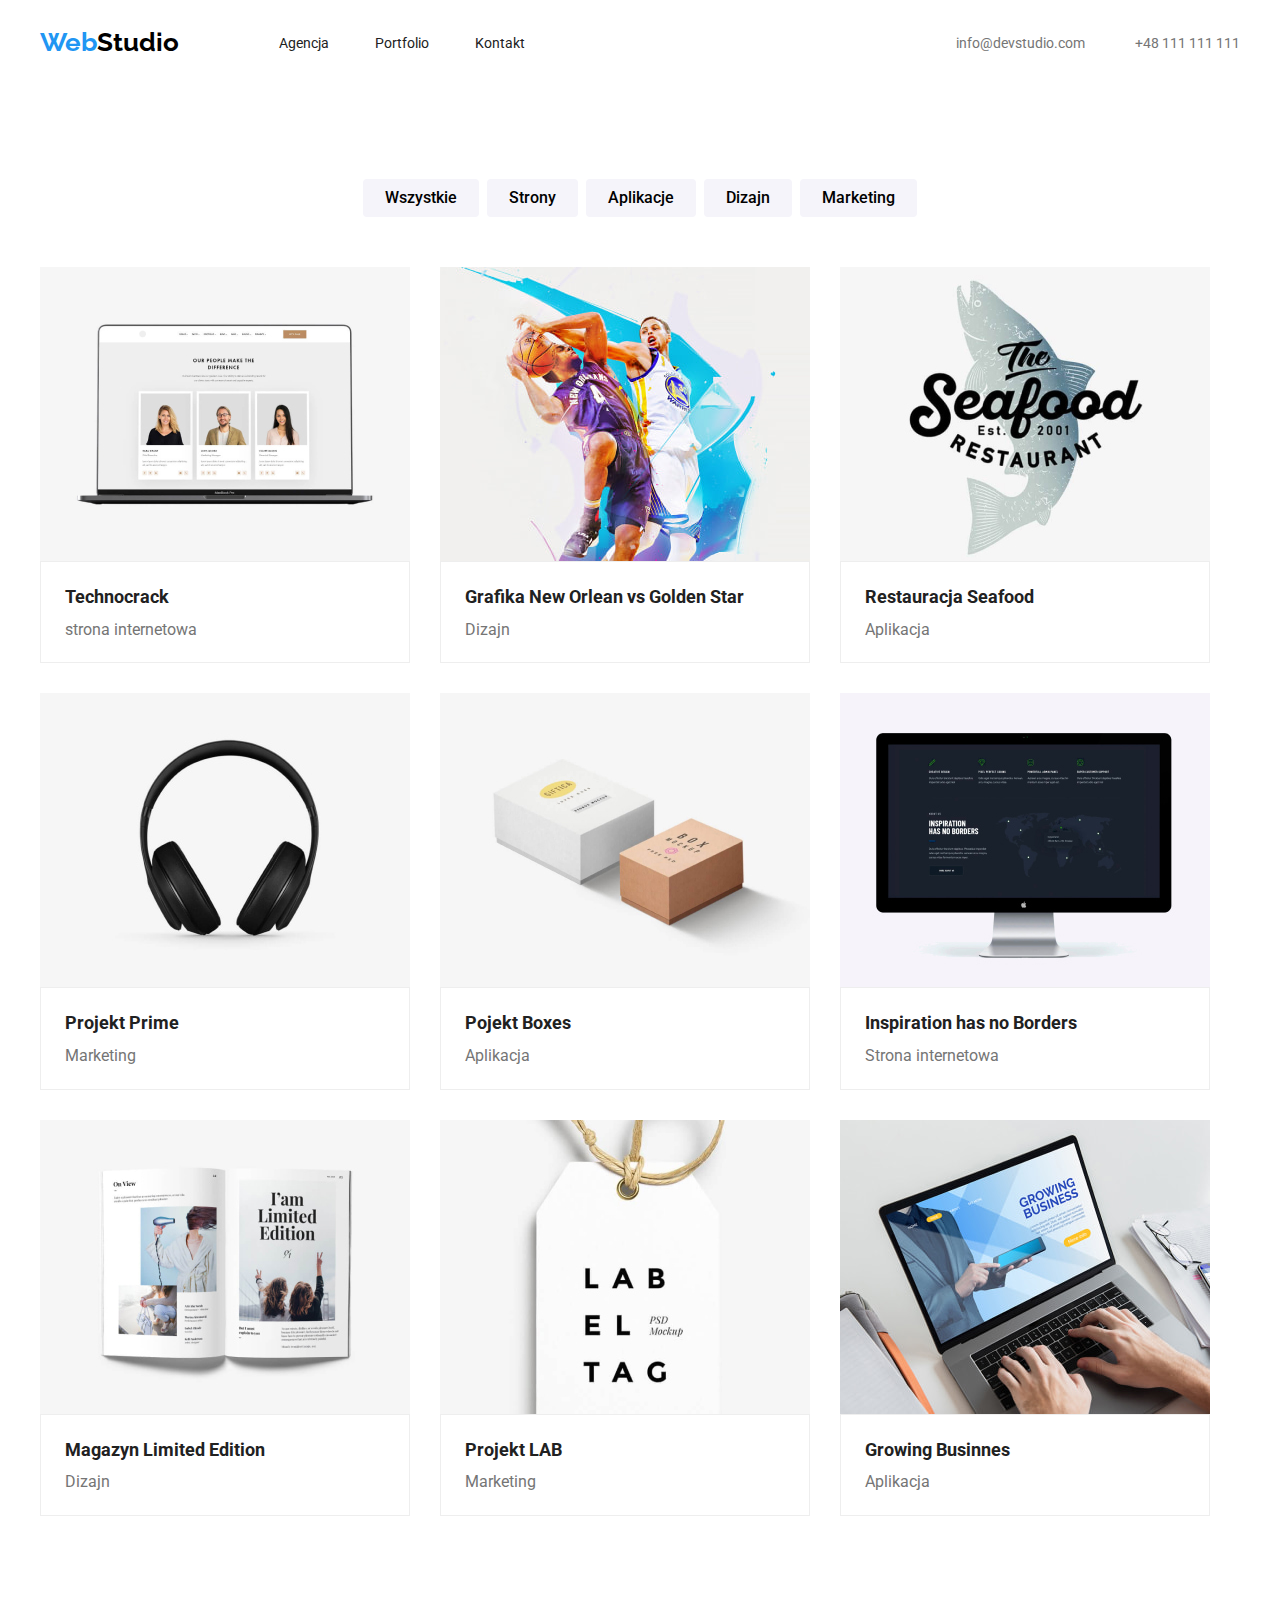
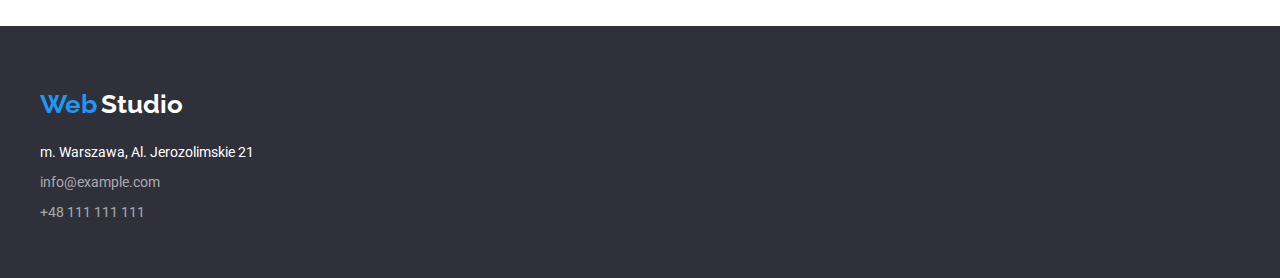
==== commit f6af9faa: "Wersja no 3" ====
--- a/portfolio.html
+++ b/portfolio.html
@@ -19,26 +19,33 @@
   </head>
   <body>
     <header>
-      <div class="wrapper-header container head-border">
+      <div class="container header-main">
+        <div class="header-logo-navi">
         <a href="index.html" class="logo-style">
           <span class="logo-blue">Web</span
           ><span class="logo-black">Studio</span></a>
           <nav>
-        <ul class="list-style links-nav">
-          <li><a href="index.html" class="links-style-nav">Agencja</a></li>
-          <li><a href="portfolio.html" class="links-style-nav">Portfolio</a></li>
-          <li><a href="#" class="links-style-nav">Kontakt</a></li>
-        </ul>
-      </nav>
+          <ul class="list-style links-nav">
+            <li><a href="index.html" class="links-style-nav">Agencja</a></li>
+            <li>
+              <a href="#" class="links-style-nav">Portfolio</a>
+            </li>
+            <li><a href="#" class="links-style-nav">Kontakt</a></li>
+          </ul>
+          </nav>
+          </div>
+          <div>
         <ul class="list-style links">
           <li><a href="#" class="links-style">info@devstudio.com</a></li>
           <li><a href="#" class="links-style">+48 111 111 111</a></li>
         </ul>
       </div>
-  </header>
+      </div>
+    </header>
     <main>
+      <section class="section">
       <div class="container">
-        <ul class="button-style-portfolio section-up">
+        <ul class="button-style-portfolio">
           <li>
             <button class="button-style button-font" type="button">
               Wszystkie
@@ -66,8 +73,7 @@
           </li>
         </ul>
       </div>
-      <section>
-        <div class="container section-down">
+        <div class="container">
         <ul class="foto-style-portfolio foto-portfolio-margins">
           <li>
             <figure>
@@ -199,30 +205,25 @@
       </div>
       </section>
     </main>
-    <footer class="section-footer-style container">
-      <div class="logo-footer-position">
-      <a href="index.html" class="logo-style">
-        <span class="logo-blue">Web</span>
-        <span class="logo-white">Studio</span>
-      </a>
-      </div>
-          <address>
-          <p class="adress">m. Warszawa, Al. Jerozolimskie 21</p>
-        </address>
-        <ul class="list-style-footer">
-          <li class="links-footer"><a href="#" class="links-style-footer">info@example.com</a></li>
-          <li class="links-footer"><a href="#" class="links-style-footer">+48 111 111 111</a></li>
-        </ul>
+    <footer class="section-footer-style">
+      <div class="logo-footer-position container">
+        <a href="index.html" class="logo-style">
+          <span class="logo-blue">Web</span>
+          <span class="logo-white">Studio</span>
+        </a></div>
+        <div class="container">
+      <address>
+        <p class="adress">m. Warszawa, Al. Jerozolimskie 21</p>
+      </address>
+      <ul class="list-style-footer">
+        <li class="links-footer">
+          <a href="#" class="links-style-footer">info@example.com</a>
+        </li>
+        <li class="links-footer">
+          <a href="#" class="links-style-footer">+48 111 111 111</a>
+        </li>
+      </ul>
+    </div>
     </footer>
-    <!-- <footer class="section-title-style">
-      <a href="index.html" class="logo-style"><span class="logo-blue">Web</span><span class="logo-white">Studio</span></a>
-      <address>
-        <ul class="list-style links-footer">
-          <li class="adress">m. Warszawa, Al. Jerozolimskie 21</li></address>
-          <li class="links-footer"><a href="#" class="links-style-footer">info@example.com</a></li>
-          <li class="links-footer"><a href="#" class="links-style-footer">+48 111 111 111</a></li>
-        </ul>
-      </address>
-    </footer> -->
   </body>
 </html>
--- a/css/styles.css
+++ b/css/styles.css
@@ -27,7 +27,6 @@
 .section-team-style {
   background-color: #f5f4fa;
 }
-/* stylowanie przycisków na stronie Portfolio */
 .button-style {
   height: 38px;
   border: none;
@@ -36,7 +35,6 @@
   cursor: pointer;
   color: ver(--dark-color-font);
 }
-/* stylowanie przycisków na stronie Portfolio */
 .button-font {
   font-family: Roboto;
   font-weight: 500;
@@ -100,14 +98,13 @@
 }
 .main-title-style {
   width: 650px;
-  height: 120px;
   margin-right: auto;
   margin-left: auto;
   margin-top: 0;
   margin-bottom: 0;
   font-weight: 900;
   font-size: 44px;
-  line-height: 1.16;
+  line-height: 1.37;
   text-align: center;
   letter-spacing: 6%;
   text-transform: uppercase;
@@ -177,14 +174,13 @@
   letter-spacing: 2%;
   padding: 0;
   margin: 0;
-  margin-right: 371px;
   color: var(--dark-color-font);
 }
 .links-footer {
   font-family: Roboto;
   font-style: Regular;
   font-size: 14px;
-  line-height: 1.46;
+  line-height: 1.5;
   letter-spacing: 3%;
   padding-bottom: 9px;
   color: rgba(255, 255, 255, 0.6);
@@ -215,13 +211,14 @@
 .logo-style {
   text-decoration: none;
   width: 145px;
-  margin-right: 93px;
+  padding-top: 24px;
+  padding-bottom: 25px;
 }
 
 .adress {
   font-style: normal;
   font-size: 14px;
-  line-height: 1.46;
+  line-height: 1.5;
   letter-spacing: 3%;
   margin-top: 0;
   margin-bottom: 0;
@@ -288,6 +285,7 @@
   list-style: none;
   gap: 30px;
   margin-top: 50px;
+  margin-bottom: 0;
   padding-left: 0;
 }
 .list-style-ourteam {
@@ -301,27 +299,17 @@
 .container {
   max-width: 1200px;
   margin: 0 auto;
-  width: 100%;
-  padding: 0 15px;
-}
-.wrapper-header {
-  display: flex;
-  width: 100%;
-  height: 80px;
-  flex-direction: row;
+}
+.header-main {
+    display: flex;
+    align-items: center;
+    justify-content: space-between;
+}
+.header-logo-navi {
+  display: flex;
   align-items: center;
   justify-content: space-between;
-}
-/* Pionowe umiejscowienie głównego napisu*/
-.main-title-wrapper {
-  width: 100%;
-  /* display: flex;
-  flex-direction: column;
-  gap: 30px;
-  align-items: center;
-  align-content: center;
-  justify-content: center; */
-  /* padding-top: 200px; */
+  gap: 94px;
 }
 .foto-margins {
   margin: 0 0;
@@ -329,7 +317,6 @@
 .foto-portfolio-margins figure {
   margin: 0 0;
 }
-/* Stylizacja figcaption */
 .foto-description {
   background-color: var(--white);
   text-align: center;
@@ -353,12 +340,6 @@
   padding-top: 94px;
   padding-bottom: 94px;
 }
-.section-up {
-  padding-top: 94px;
-}
-.section-down {
-  padding-bottom: 94px;
-}
 .head-border {
   border-bottom: 1px solid #e5e5e5;
 }
